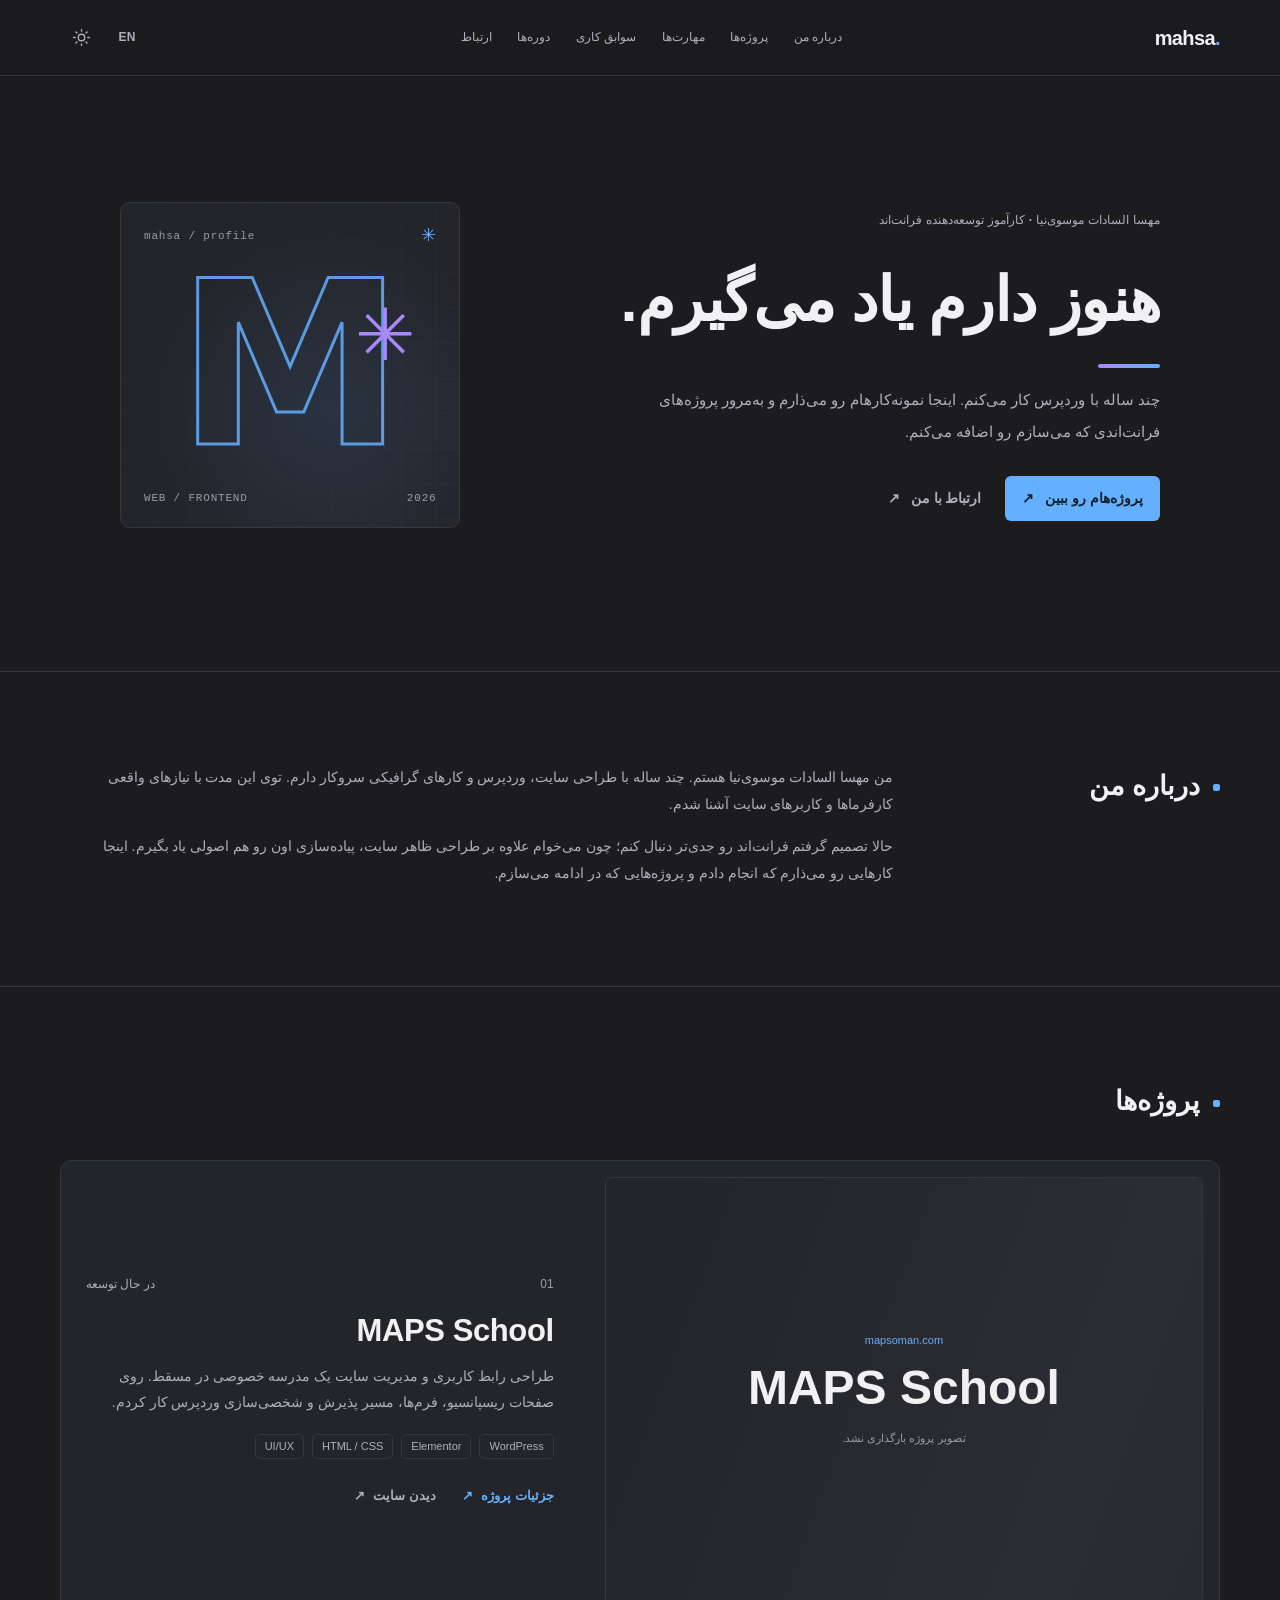
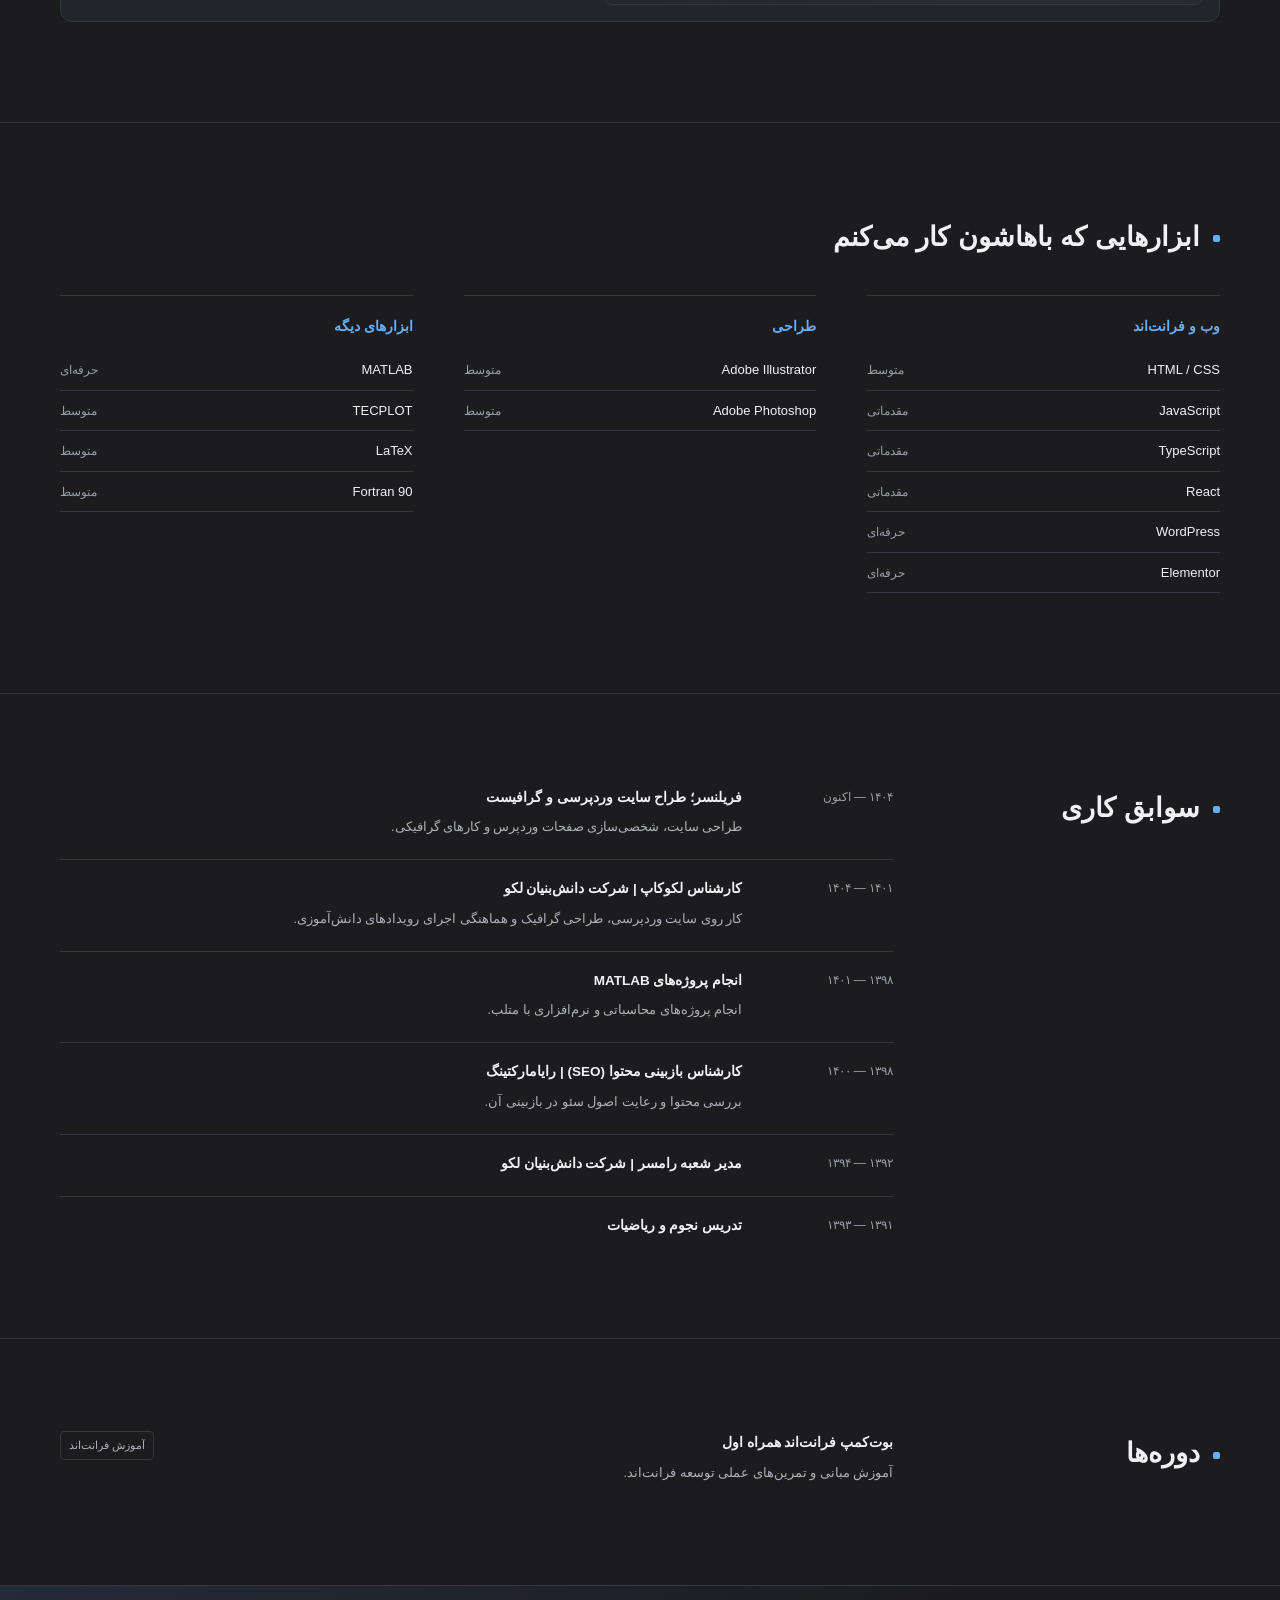
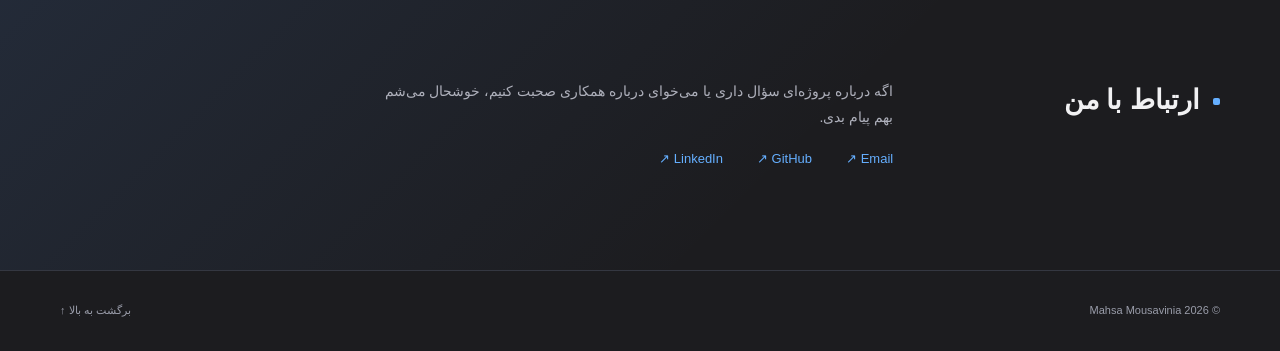
==== index.html @ c851f9a1 "Add files via upload" ====
<!doctype html>
<html lang="fa" dir="rtl" data-theme="dark">
<head>
  <meta charset="utf-8">
  <meta name="viewport" content="width=device-width, initial-scale=1">
  <meta name="theme-color" content="#1f1f1f">
  <meta name="description" content="پورتفولیوی مهسا السادات موسوی‌نیا؛ طراح وب و توسعه‌دهنده فرانت‌اند جونیور.">
  <title>مهسا موسوی‌نیا | توسعه فرانت‌اند و طراحی وب</title>
  <script>
    (function(){
      try {
        const theme = localStorage.getItem('mahsa-theme') || 'dark';
        const lang = localStorage.getItem('mahsa-lang') || 'fa';
        document.documentElement.dataset.theme = theme === 'light' ? 'light' : 'dark';
        document.documentElement.lang = lang === 'en' ? 'en' : 'fa';
        document.documentElement.dir = lang === 'en' ? 'ltr' : 'rtl';
      } catch(e) { document.documentElement.dataset.theme='dark'; }
    })();
  </script>
  
  <link rel="preload" href="assets/fonts/Vazirmatn-VariableFont_wght.ttf" as="font" type="font/ttf" crossorigin>
  <link rel="stylesheet" href="styles.css">
  <script defer src="app.js"></script>
</head>
<body data-page="home">
  <div class="page-load-progress" id="page-load-progress" role="progressbar" aria-label="در حال بارگذاری صفحه"></div>
  <noscript><style>.page-load-progress {display: none!important}</style></noscript>
  <div id="page-top" aria-hidden="true"></div>
  <a class="skip-link" href="#main" data-i18n="skip">رفتن به محتوای اصلی</a>
  <header class="site-header" >
    <div class="container header-layout">
      <a class="site-brand" href="index.html" aria-label="Mahsa Mousavinia">mahsa<span class="brand-dot">.</span></a>
      <nav class="nav-desktop" aria-label="Main navigation">
        <a href="#about" data-i18n="navAbout">درباره من</a>
        <a href="#projects" data-i18n="navProjects">پروژه‌ها</a>
        <a href="#skills" data-i18n="navSkills">مهارت‌ها</a>
        <a href="#experience" data-i18n="navExperience">سوابق کاری</a>
        <a href="#courses" data-i18n="navCourses">دوره‌ها</a>
        <a href="#contact" data-i18n="navContact">ارتباط</a>
      </nav>
      <div class="header-controls">
        <button type="button" class="header-button language-switch" data-language-toggle title="Change language" aria-label="Change language">EN</button>
        <button type="button" class="header-button icon-button" data-theme-toggle title="تغییر تم" aria-label="تغییر تم">
          <svg class="moon" viewBox="0 0 24 24" width="19" height="19" fill="none" stroke="currentColor" stroke-width="1.7" stroke-linecap="round" stroke-linejoin="round" aria-hidden="true"><path d="M20.5 14.4A8.6 8.6 0 0 1 9.6 3.5a8.6 8.6 0 1 0 10.9 10.9Z"/></svg>
          <svg class="sun" viewBox="0 0 24 24" width="19" height="19" fill="none" stroke="currentColor" stroke-width="1.7" stroke-linecap="round" aria-hidden="true"><circle cx="12" cy="12" r="4.1"/><path d="M12 2v2m0 16v2M4.93 4.93l1.42 1.42m11.3 11.3 1.42 1.42M2 12h2m16 0h2M4.93 19.07l1.42-1.42m11.3-11.3 1.42-1.42"/></svg>
        </button>
        <button type="button" class="header-button icon-button menu-button" data-menu-toggle aria-label="باز کردن منو" aria-controls="mobile-menu" aria-expanded="false">
          <svg viewBox="0 0 24 24" width="20" height="20" fill="none" stroke="currentColor" stroke-width="1.8" stroke-linecap="round" aria-hidden="true"><path d="M4 7h16M4 12h16M4 17h16"/></svg>
        </button>
      </div>
    </div>
    <nav class="mobile-menu" id="mobile-menu" hidden aria-label="Mobile navigation">
      <a href="#about" data-i18n="navAbout">درباره من</a>
      <a href="#projects" data-i18n="navProjects">پروژه‌ها</a>
      <a href="#skills" data-i18n="navSkills">مهارت‌ها</a>
      <a href="#experience" data-i18n="navExperience">سوابق کاری</a>
      <a href="#courses" data-i18n="navCourses">دوره‌ها</a>
      <a href="#contact" data-i18n="navContact">ارتباط</a>
    </nav>
  </header>
  <main id="main">
    <section class="hero" aria-labelledby="hero-heading">
      <div class="container hero-inner">
        <div class="hero-copy">
          <p class="overline" data-i18n="heroIntro">مهسا السادات موسوی‌نیا · کارآموز توسعه‌دهنده فرانت‌اند</p>
          <h1 id="hero-heading" data-i18n="heroTitle">هنوز دارم یاد می‌گیرم.</h1>
          <p class="hero-description" data-i18n="heroDescription">چند ساله با وردپرس کار می‌کنم. اینجا نمونه‌کارهام رو می‌ذارم و به‌مرور پروژه‌های فرانت‌اندی که می‌سازم رو اضافه می‌کنم.</p>
          <div class="hero-actions">
            <a href="#projects" class="button button-primary"><span data-i18n="seeProjects">پروژه‌هام رو ببین</span><span aria-hidden="true">↗</span></a>
            <a href="#contact" class="button button-link"><span data-i18n="contactAction">ارتباط با من</span><span aria-hidden="true">↗</span></a>
          </div>
        </div>
        <div class="hero-note" aria-hidden="true">
          <div class="note-top"><span class="note-file">mahsa / profile</span><span class="note-symbol">✳</span></div>
          <div class="note-content"><span class="note-monogram">M</span><span class="note-spark">✳</span></div>
          <div class="note-bottom"><span>WEB / FRONTEND</span><span>2026</span></div>
        </div>
      </div>
    </section>

    <section class="section" id="about" aria-labelledby="about-heading">
      <div class="container section-layout">
        <h2 id="about-heading" class="section-heading" data-i18n="aboutTitle">درباره من</h2>
        <div class="section-content body-copy">
          <p data-i18n="aboutText1">من مهسا السادات موسوی‌نیا هستم. چند ساله با طراحی سایت، وردپرس و کارهای گرافیکی سروکار دارم. توی این مدت با نیازهای واقعی کارفرماها و کاربرهای سایت آشنا شدم.</p>
          <p data-i18n="aboutText2">حالا تصمیم گرفتم فرانت‌اند رو جدی‌تر دنبال کنم؛ چون می‌خوام علاوه بر طراحی ظاهر سایت، پیاده‌سازی اون رو هم اصولی یاد بگیرم. اینجا کارهایی رو می‌ذارم که انجام دادم و پروژه‌هایی که در ادامه می‌سازم.</p>
        </div>
      </div>
    </section>

    <section class="section" id="projects" aria-labelledby="projects-heading">
      <div class="container section-layout projects-layout">
        <div class="section-head">
          <h2 id="projects-heading" class="section-heading" data-i18n="projectsTitle">پروژه‌ها</h2>
          
        </div>
        <div class="section-content">
          <article class="project">
            <div class="project-card-accent" aria-hidden="true"></div>
            <div class="project-media">
              <img class="project-image" src="assets/maps-school-1280.webp" srcset="assets/maps-school-640.webp 640w, assets/maps-school-1280.webp 1280w" sizes="(max-width: 700px) calc(100vw - 40px), (max-width: 1024px) 90vw, 800px" decoding="async" alt="نمای صفحه اصلی وب‌سایت MAPS School" loading="lazy">
              <div class="project-fallback" role="status"><span class="fallback-mini">mapsoman.com</span><strong>MAPS School</strong><span data-i18n="projectFallback">در حال بارگذاری تصویر پروژه…</span></div>
            </div>
            <div class="project-details"><div class="project-meta"><span class="project-number">01</span><span class="status" data-i18n="projectStatus">در حال توسعه</span></div>
            <h3 class="project-title">MAPS School</h3>
            <p class="project-description" data-i18n="projectDescription">طراحی رابط کاربری و مدیریت سایت یک مدرسه خصوصی در مسقط. روی صفحات ریسپانسیو، فرم‌ها، مسیر پذیرش و شخصی‌سازی وردپرس کار کردم.</p>
            <div class="project-stack"><span>WordPress</span><span>Elementor</span><span>HTML / CSS</span><span>UI/UX</span></div>
            <div class="project-links"><a href="project-maps.html" class="text-link"><span data-i18n="caseLink">جزئیات پروژه</span><span aria-hidden="true">↗</span></a><a href="https://www.mapsoman.com/" target="_blank" rel="noopener noreferrer" class="text-link text-link-muted"><span data-i18n="visitLink">دیدن سایت</span><span aria-hidden="true">↗</span></a></div>
            </div>
          </article>
        </div>
      </div>
    </section>

    <section class="section" id="skills" aria-labelledby="skills-heading">
      <div class="container section-layout skills-layout">
        <div class="section-head"><h2 id="skills-heading" class="section-heading" data-i18n="skillsTitle">ابزارهایی که باهاشون کار می‌کنم</h2></div>
        <div class="section-content skills-list">
          <div class="skill-group"><h3 data-i18n="skillGroupWeb">وب و فرانت‌اند</h3><div class="skill-row"><span>HTML / CSS</span><span data-i18n="intermediate">متوسط</span></div><div class="skill-row"><span>JavaScript</span><span data-i18n="beginner">مقدماتی</span></div><div class="skill-row"><span>TypeScript</span><span data-i18n="beginner">مقدماتی</span></div><div class="skill-row"><span>React</span><span data-i18n="beginner">مقدماتی</span></div><div class="skill-row"><span>WordPress</span><span data-i18n="advanced">حرفه‌ای</span></div><div class="skill-row"><span>Elementor</span><span data-i18n="advanced">حرفه‌ای</span></div></div>
          <div class="skill-group"><h3 data-i18n="skillGroupDesign">طراحی</h3><div class="skill-row"><span>Adobe Illustrator</span><span data-i18n="intermediate">متوسط</span></div><div class="skill-row"><span>Adobe Photoshop</span><span data-i18n="intermediate">متوسط</span></div></div>
          <div class="skill-group"><h3 data-i18n="skillGroupOther">ابزارهای دیگه</h3><div class="skill-row"><span>MATLAB</span><span data-i18n="advanced">حرفه‌ای</span></div><div class="skill-row"><span>TECPLOT</span><span data-i18n="intermediate">متوسط</span></div><div class="skill-row"><span>LaTeX</span><span data-i18n="intermediate">متوسط</span></div><div class="skill-row"><span>Fortran 90</span><span data-i18n="intermediate">متوسط</span></div></div>
        </div>
      </div>
    </section>

    <section class="section" id="experience" aria-labelledby="experience-heading">
      <div class="container section-layout">
        <h2 id="experience-heading" class="section-heading" data-i18n="expTitle">سوابق کاری</h2>
        <div class="section-content experience-list">
          <article class="experience"><span class="experience-date" data-i18n="exp1Date">۱۴۰۴ — اکنون</span><div><h3 data-i18n="exp1Title">فریلنسر؛ طراح سایت وردپرسی و گرافیست</h3><p data-i18n="exp1Text">طراحی سایت، شخصی‌سازی صفحات وردپرس و کارهای گرافیکی.</p></div></article>
          <article class="experience"><span class="experience-date" data-i18n="exp2Date">۱۴۰۱ — ۱۴۰۴</span><div><h3 data-i18n="exp2Title">کارشناس لکوکاپ | شرکت دانش‌بنیان لکو</h3><p data-i18n="exp2Text">کار روی سایت وردپرسی، طراحی گرافیک و هماهنگی اجرای رویدادهای دانش‌آموزی.</p></div></article>
          <article class="experience"><span class="experience-date" data-i18n="exp3Date">۱۳۹۸ — ۱۴۰۱</span><div><h3 data-i18n="exp3Title">انجام پروژه‌های MATLAB</h3><p data-i18n="exp3Text">انجام پروژه‌های محاسباتی و نرم‌افزاری با متلب.</p></div></article>
          <article class="experience"><span class="experience-date" data-i18n="exp4Date">۱۳۹۸ — ۱۴۰۰</span><div><h3 data-i18n="exp4Title">کارشناس بازبینی محتوا (SEO) | رایامارکتینگ</h3><p data-i18n="exp4Text">بررسی محتوا و رعایت اصول سئو در بازبینی آن.</p></div></article>
          <article class="experience"><span class="experience-date" data-i18n="exp5Date">۱۳۹۲ — ۱۳۹۴</span><div><h3 data-i18n="exp5Title">مدیر شعبه رامسر | شرکت دانش‌بنیان لکو</h3></div></article>
          <article class="experience"><span class="experience-date" data-i18n="exp7Date">۱۳۹۱ — ۱۳۹۳</span><div><h3 data-i18n="exp7Title">تدریس نجوم و ریاضیات</h3></div></article>
        </div>
      </div>
    </section>

    <section class="section" id="courses" aria-labelledby="courses-heading">
      <div class="container section-layout"><h2 id="courses-heading" class="section-heading" data-i18n="coursesTitle">دوره‌ها</h2><div class="section-content course-row"><div><h3 data-i18n="courseName">بوت‌کمپ فرانت‌اند همراه اول</h3><p data-i18n="courseText">آموزش مبانی و تمرین‌های عملی توسعه فرانت‌اند.</p></div><span class="course-tag" data-i18n="courseLabel">آموزش فرانت‌اند</span></div></div>
    </section>

    <section class="section contact-section" id="contact" aria-labelledby="contact-heading">
      <div class="container section-layout"><h2 id="contact-heading" class="section-heading" data-i18n="contactTitle">ارتباط با من</h2><div class="section-content"><p class="contact-copy" data-i18n="contactDescription">اگه درباره پروژه‌ای سؤال داری یا می‌خوای درباره همکاری صحبت کنیم، خوشحال می‌شم بهم پیام بدی.</p><div class="social-links contact-links"><a href="mailto:mahsamousavi47@gmail.com">Email ↗</a><a href="https://github.com/mahsa-mousavinia" target="_blank" rel="noopener noreferrer">GitHub ↗</a><a href="https://www.linkedin.com/in/mahsa-mousavinia/" target="_blank" rel="noopener noreferrer">LinkedIn ↗</a></div></div></div>
    </section>
  </main>
  <footer class="site-footer"><div class="container footer-content"><span>© 2026 Mahsa Mousavinia</span><a href="#page-top" data-back-top data-i18n="backTop">برگشت به بالا ↑</a></div></footer>
</body>
</html>
---- styles.css ----
@font-face {
  font-family: 'Vazirmatn';
  src: url('./assets/fonts/Vazirmatn-VariableFont_wght.ttf')
       format('truetype');
  font-weight: 100 900;
  font-style: normal;
  font-display: swap;
}

:root {
  color-scheme: dark;
  --bg: #1f1f1f;
  --panel: #252526;
  --panel-raised: #2b2b2c;
  --text: #e4e4e4;
  --muted: #a7a7a7;
  --subtle: #858585;
  --border: #393939;
  --accent: #4aa5f9;
  --accent-hover: #72b8fb;
  --tag-bg: #292f35;
  --header-bg: rgba(31, 31, 31, .95);
  --body-font: 'Vazirmatn', 'Noto Sans Arabic', Tahoma, 'Segoe UI', sans-serif;
  font-family: var(--body-font);
}
:root[data-theme="light"] {
  color-scheme: light;
  --bg: #fbfbfb;
  --panel: #f4f4f4;
  --panel-raised: #eeeeee;
  --text: #272727;
  --muted: #5a5a5a;
  --subtle: #6d6d6d;
  --border: #dcdcdc;
  --accent: #006fbb;
  --accent-hover: #005a99;
  --tag-bg: #eef4f9;
  --header-bg: rgba(251, 251, 251, .95);
}
* { box-sizing: border-box; }
html { scroll-behavior: smooth; scroll-padding-top: 100px; }
body { margin: 0; background: var(--bg); color: var(--text); font-size: 14px; line-height: 1.9; -webkit-font-smoothing: antialiased; }
html[lang="en"] body { font-family: 'Inter', system-ui, Arial, sans-serif; line-height: 1.7; }
a { text-decoration: none; color: inherit; }
button { font: inherit; }
img, svg { max-width: 100%; }
button, a { -webkit-tap-highlight-color: transparent; }
:focus-visible { outline: 2px solid var(--accent); outline-offset: 4px; }
::selection { background: #22619a; color: white; }
.container { width: min(100% - 40px, 1040px); margin-inline: auto; }
.skip-link { position: fixed; top: -80px; inset-inline-start: 15px; background: var(--panel); border: 1px solid var(--accent); z-index: 200; padding: 8px 14px; }
.skip-link:focus { top: 12px; }
.site-header { position: sticky; top: 0; z-index: 100; background: var(--header-bg); border-bottom: 1px solid var(--border); backdrop-filter: blur(12px); -webkit-backdrop-filter: blur(12px); }
.header-layout { min-height: 65px; display: flex; align-items: center; justify-content: space-between; gap: 8px; }
.site-brand { display: inline-flex; align-items: baseline; direction: ltr; font: 700 20px/1 'Inter', Arial, sans-serif; letter-spacing: -.6px; }
.brand-dot { color: var(--accent); }
.nav-desktop { display: none; align-items: center; gap: clamp(14px, 2vw, 28px); }
.nav-desktop a { color: var(--muted); font-size: 12px; transition: color .15s; white-space: nowrap; }
.nav-desktop a:hover, .mobile-menu a:hover { color: var(--accent); }
.header-controls { display: flex; align-items: center; gap: 4px; }
.header-button { min-width: 42px; min-height: 42px; border: 0; background: transparent; color: var(--muted); cursor: pointer; display: grid; place-items: center; border-radius: 5px; }
.header-button:hover { color: var(--text); background: var(--panel-raised); }
.language-switch { font: 600 12px/1.3 'Inter', Tahoma, sans-serif; letter-spacing: .1px; }
.icon-button .moon { display: none; }
.icon-button .sun { display: block; }
[data-theme="light"] .icon-button .moon { display: block; }
[data-theme="light"] .icon-button .sun { display: none; }
.mobile-menu { display: grid; padding: 4px 20px 14px; border-top: 1px solid var(--border); }
.mobile-menu[hidden] { display: none; }
.mobile-menu a { padding: 10px 0; border-bottom: 1px solid var(--border); color: var(--muted); font-size: 14px; }
.mobile-menu a:last-child { border-bottom: none; }
.hero { padding: 89px 0 92px; }
.hero-inner { max-width: 1040px; }
.overline { color: var(--accent); font-size: 14px; font-weight: 600; margin: 0 0 19px; }
.hero h1 { max-width: 880px; font-size: clamp(31px, 8vw, 56px); line-height: 1.55; letter-spacing: -.7px; font-weight: 700; margin: 0 0 21px; text-wrap: balance; }
.hero-description { max-width: 630px; color: var(--muted); font-size: 15px; line-height: 2.15; margin: 0; }
.hero-actions { display: flex; flex-wrap: wrap; gap: 12px 24px; margin-top: 33px; align-items: center; }
.button { font-size: 13.5px; font-weight: 600; min-height: 45px; display: inline-flex; align-items: center; justify-content: center; gap: 11px; border-radius: 5px; padding: 8px 17px; }
.button-primary { background: var(--accent); color: #10202d; }
.button-primary:hover { background: var(--accent-hover); }
:root[data-theme="light"] .button-primary { color: white; }
.button-link { background: transparent; padding-inline: 0; color: var(--muted); }
.button-link:hover { color: var(--accent); }
.section { border-top: 1px solid var(--border); padding: 62px 0 66px; }
.section-layout { display: grid; grid-template-columns: minmax(0,1fr); gap: 25px; }
.section-head { display: grid; gap: 7px; align-content: start; }
.section-heading { font-size: clamp(21px, 5vw, 26px); font-weight: 650; line-height: 1.7; margin: 0; text-wrap: balance; }
.section-aside { color: var(--subtle); font-size: 12.5px; margin: 0; }
.section-content { min-width: 0; }
.body-copy { color: var(--muted); font-size: 14px; }
.body-copy p { margin: 0 0 16px; }
.body-copy p:last-child { margin-bottom: 0; }
.project { max-width: 800px; }
.project-media { position: relative; aspect-ratio: 16 / 9; background: var(--panel); border: 1px solid var(--border); border-radius: 8px; overflow: hidden; display: grid; place-items: center; }
.project-media .project-image { display: none; width: 100%; height: 100%; object-fit: cover; object-position: top center; }
.project-media.has-image .project-image { display: block; }
.project-media.has-image .project-fallback { display: none; }
.project-fallback { width: 100%; height: 100%; display: flex; align-items: center; justify-content: center; flex-direction: column; gap: 9px; padding: 25px; color: var(--subtle); text-align: center; }
.project-fallback strong { color: var(--text); font: 650 clamp(27px, 6vw, 48px)/1.3 'Inter', Arial, sans-serif; }
.fallback-mini { color: var(--accent); font: 500 11px/1.4 'Inter', Arial, sans-serif; }
.project-fallback > span:last-child { font-size: 11px; }
.project-meta { display: flex; justify-content: space-between; align-items: center; gap: 16px; margin-top: 20px; font: 500 12px/1.8 'Inter', Tahoma, sans-serif; }
.project-number { color: var(--subtle); }
.status { font-family: var(--body-font); color: var(--muted); }
html[lang="en"] .status { font-family: 'Inter', sans-serif; }
.project-title { font: 650 clamp(24px, 6vw, 31px)/1.5 'Inter', Arial, sans-serif; letter-spacing: -.4px; margin: 8px 0; }
.project-description { max-width: 680px; color: var(--muted); font-size: 14px; margin: 0 0 18px; }
.project-stack { display: flex; flex-wrap: wrap; gap: 8px; }
.project-stack span { border: 1px solid var(--border); border-radius: 4px; color: var(--muted); padding: 2px 9px; font: 500 11px/1.7 'Inter', sans-serif; }
.project-links { display: flex; flex-wrap: wrap; gap: 12px 26px; margin-top: 22px; }
.text-link { display: inline-flex; gap: 8px; align-items: center; color: var(--accent); font-size: 13px; font-weight: 600; }
.text-link:hover { color: var(--accent-hover); }
.text-link-muted { color: var(--muted); }
.skills-list { display: grid; gap: 34px; }
.skill-group h3 { color: var(--text); font-size: 13.5px; font-weight: 600; margin: 0 0 10px; }
.skill-row { display: flex; align-items: baseline; justify-content: space-between; gap: 15px; padding: 9px 0; border-bottom: 1px solid var(--border); font: 500 13px/1.5 'Inter', Tahoma, sans-serif; }
.skill-row > span:first-child { color: var(--text); }
.skill-row > span:last-child { white-space: nowrap; color: var(--subtle); font: 400 12px/1.5 'Vazirmatn', Tahoma, sans-serif; }
html[lang="en"] .skill-row > span:last-child { font-family: 'Inter', Arial, sans-serif; }
.experience-list { display: grid; }
.experience { display: grid; gap: 7px; border-bottom: 1px solid var(--border); padding: 17px 0 20px; }
.experience:first-child { padding-top: 0; }
.experience:last-child { border-bottom: 0; padding-bottom: 0; }
.experience-date { color: var(--subtle); font-size: 12px; white-space: nowrap; }
.experience h3, .course-row h3, .case-work h3 { font-size: 13.5px; font-weight: 600; line-height: 1.8; margin: 0; }
.experience p, .course-row p, .case-work p { font-size: 12.7px; color: var(--muted); margin: 5px 0 0; }
.course-row { display: flex; flex-wrap: wrap; align-items: start; justify-content: space-between; gap: 15px; }
.course-tag { font-size: 11px; color: var(--muted); border: 1px solid var(--border); border-radius: 4px; padding: 3px 8px; }
.contact-copy { max-width: 520px; color: var(--muted); margin: 0 0 17px; }
.contact-email { font: 500 clamp(15px, 4vw, 21px)/1.5 'Inter', Arial, sans-serif; display: inline-flex; flex-wrap: wrap; align-items: center; gap: 12px; overflow-wrap: anywhere; color: var(--accent); }
.contact-email:hover { color: var(--accent-hover); }
.social-links { display: flex; flex-wrap: wrap; gap: 22px; margin-top: 24px; color: var(--muted); font: 500 13px/1.6 'Inter', Arial, sans-serif; }
.social-links a:hover { color: var(--accent); }
.site-footer { border-top: 1px solid var(--border); }
.footer-content { display: flex; align-items: center; justify-content: space-between; flex-wrap: wrap; gap: 8px 20px; min-height: 80px; color: var(--subtle); font-size: 11px; }
.footer-content a:hover { color: var(--accent); }
.case-back { padding-top: 36px; }
.case-back .text-link { color: var(--muted); }
.case-hero { padding: 55px 0 50px; }
.case-hero h1 { font: 650 clamp(43px, 10vw, 70px)/1.22 'Inter', Arial, sans-serif; letter-spacing: -2px; margin: 0 0 22px; }
.case-lead { max-width: 710px; color: var(--muted); font-size: 15px; margin: 0 0 35px; }
.case-meta { display: grid; grid-template-columns: repeat(2, minmax(0,1fr)); gap: 20px; padding-top: 25px; border-top: 1px solid var(--border); }
.case-meta div { min-width: 0; }
.case-meta span { display: block; color: var(--subtle); font-size: 11px; margin-bottom: 6px; }
.case-meta strong { font-size: 12px; font-weight: 500; overflow-wrap: break-word; }
.case-banner { margin-bottom: 70px; }
.case-work { display: grid; }
.case-work > div { padding: 17px 0; border-bottom: 1px solid var(--border); }
.case-work > div:first-child { padding-top: 0; }
.case-work > div:last-child { border-bottom: 0; }
.case-bottom-links { display: flex; flex-wrap: wrap; gap: 18px; align-items: center; margin-top: 24px; }
@media (min-width: 600px) {
  .container { width: min(100% - 64px, 1040px); }
  .hero { padding: 125px 0 135px; }
  .section { padding: 79px 0 83px; }
  .experience { grid-template-columns: 120px minmax(0, 1fr); gap: 24px; }
  .skills-list { grid-template-columns: repeat(2, minmax(0,1fr)); gap: 35px; }
  .case-meta { grid-template-columns: repeat(3, minmax(0,1fr)); }
}
@media (min-width: 900px) {
  .container { width: min(100% - 96px, 1040px); }
  .header-layout { min-height: 75px; }
  .nav-desktop { display: flex; }
  .menu-button { display: none; }
  .mobile-menu { display: none !important; }
  .hero { padding: 154px 0 171px; }
  .hero h1 { max-width: 900px; }
  .hero-description { font-size: 16px; }
  .section { padding: 105px 0 112px; }
  .section-layout { grid-template-columns: minmax(180px, 250px) minmax(0,1fr); gap: clamp(45px, 6vw, 100px); }
  .skills-list { grid-template-columns: repeat(2, minmax(0,1fr)); gap: 34px 54px; }
  .experience { grid-template-columns: 127px minmax(0,1fr); }
  .project-media { max-width: 100%; }
  .case-hero { padding: 78px 0 55px; }
}
@media (prefers-reduced-motion: reduce) {
  html { scroll-behavior: auto; }
  *, *::before, *::after { animation-duration: .01ms !important; transition-duration: .01ms !important; }
}

/* V3: a little character, without a busy visual system. Everything starts mobile-first. */
@font-face {
  font-family: 'Vazirmatn';
  src: url('assets/fonts/Vazirmatn-VariableFont_wght.ttf') format('truetype');
  font-style: normal;
  font-weight: 100 900;
  font-display: swap;
}
:root {
  --bg: #1c1c1f;
  --panel: #24252a;
  --panel-raised: #2c2d34;
  --text: #f1f1f3;
  --muted: #aeb0bb;
  --subtle: #999ca9;
  --border: #343741;
  --accent: #65afff;
  --accent-hover: #91c7ff;
  --header-bg: rgba(28, 28, 31, .94);
  --soft-glow: rgba(87, 149, 239, .12);
  --decor-color: #a68afb;
}
:root[data-theme="light"] {
  --bg: #f7f8fa;
  --panel: #ffffff;
  --panel-raised: #eaeef5;
  --text: #20242d;
  --muted: #525b6e;
  --subtle: #647086;
  --border: #dce1e9;
  --accent: #006cbd;
  --accent-hover: #075b9c;
  --header-bg: rgba(247, 248, 250, .94);
  --soft-glow: rgba(77, 139, 222, .08);
  --decor-color: #7358bd;
}
body { font-size: 14px; }
.hero { padding: 69px 0 78px; }
.hero-inner { display: grid; grid-template-columns: minmax(0,1fr); gap: 48px; align-items: center; }
.hero-copy { min-width: 0; }
.overline { color: var(--muted); font-size: 12px; font-weight: 550; letter-spacing: .08px; margin-bottom: 20px; }
.hero h1 { font-size: clamp(35px, 8vw, 67px); max-width: 720px; line-height: 1.55; letter-spacing: -.8px; font-weight: 750; margin-bottom: 16px; }
.hero h1::after { content: ''; display: block; width: 62px; height: 4px; border-radius: 20px; margin-top: 17px; background: linear-gradient(90deg, var(--decor-color), var(--accent)); }
.hero-description { max-width: 540px; font-size: 14px; line-height: 2.1; }
.hero-actions { margin-top: 29px; }
.button-primary { border-radius: 6px; transition: transform .18s, background-color .18s; }
.button-primary:hover { transform: translateY(-2px); }
.hero-note {
  position: relative; direction: ltr; isolation: isolate; overflow: hidden;
  height: 180px; width: 100%; max-width: 390px;
  border: 1px solid var(--border); border-radius: 10px;
  background: radial-gradient(circle at 62% 64%, var(--soft-glow), transparent 61%), var(--panel);
}
.hero-note::before {
  content: ''; position: absolute; inset: 0; z-index: -1; opacity: .4;
  background-image: linear-gradient(to right, var(--border) 1px, transparent 1px), linear-gradient(to bottom,var(--border) 1px,transparent 1px);
  background-size: 35px 35px;
  mask-image: linear-gradient(120deg,transparent 5%,#000 100%);
}
.note-top, .note-bottom { position: absolute; left: 18px; right: 18px; display: flex; justify-content: space-between; align-items: center; color: var(--subtle); font: 500 10px/1.4 ui-monospace, SFMono-Regular, Consolas, monospace; letter-spacing: .8px; }
.note-top { top: 16px; }
.note-bottom { bottom: 16px; }
.note-symbol { color: var(--accent); font-size: 18px; }
.note-content { position: absolute; inset: 14px; display: grid; place-items: center; }
.note-monogram { font: 800 140px/.95 ui-sans-serif, system-ui, sans-serif; letter-spacing: -15px; color: transparent; -webkit-text-stroke: 2px var(--accent); opacity: .85; transform: translateX(-8px); }
.note-spark { position: absolute; font-size: 55px; color: var(--decor-color); top: 35px; left: calc(50% + 49px); line-height: 1; }
.section-heading { font-size: clamp(22px, 3vw, 27px); font-weight: 700; }
.section-heading::before { content: ''; display: inline-block; width: 7px; height: 7px; margin-inline-end: 13px; border-radius: 2px; background: var(--accent); vertical-align: middle; }
.section { padding: 70px 0 76px; }
.project { position: relative; max-width: none; display: grid; gap: 24px; }
.project-card-accent { display: none; }
.project-media { background: var(--panel-raised); border: 1px solid var(--border); border-radius: 10px; }
.project-media .project-image { object-fit: cover; }
.project-fallback { background: linear-gradient(110deg, var(--panel) 5%, var(--panel-raised) 35%, var(--panel) 65%); background-size: 250% 100%; animation: preview-pulse 1.8s linear infinite; }
.project-media.is-error .project-fallback { animation: none; }
@keyframes preview-pulse { 0% { background-position: 90% center; } 100% { background-position: -90% center; } }
.project-details { display: flex; flex-direction: column; align-items: flex-start; justify-content: center; min-width: 0; }
.project-meta { width: 100%; margin-top: 0; }
.project-title { margin: 13px 0 8px; }
.project-stack span { border-radius: 5px; }
.project-links { margin-top: 25px; }
.skill-group { min-width: 0; }
.skills-list { gap: 32px; }
.skills-list .skill-group { border-top: 1px solid var(--border); padding-top: 17px; }
.skills-list .skill-group h3 { color: var(--accent); font-size: 14px; }
.skill-row { padding: 10px 0; }
.skill-row > span:last-child { font-family: 'Vazirmatn', Tahoma, sans-serif; }
.contact-links { display: flex; flex-wrap: nowrap; align-items: center; gap: clamp(14px, 5vw, 34px); margin-top: 18px; white-space: nowrap; }
.contact-links a { color: var(--accent); font-size: 13px; }
.contact-links a:hover { color: var(--accent-hover); }
.contact-section { background: linear-gradient(135deg, var(--soft-glow), transparent 62%); }
#page-top { display: block; width: 0; height: 0; position: absolute; inset-block-start: 0; }
.footer-content a { cursor: pointer; }
/* Keep hash anchor headings visible below the sticky navigation. */
#about,#projects,#skills,#experience,#courses,#contact { scroll-margin-top: 85px; }
@media (min-width: 600px) {
  .hero-note { height: 210px; }
  .skills-list { grid-template-columns: repeat(2, minmax(0,1fr)); }
  .hero { padding: 105px 0 108px; }
}
@media (min-width: 900px) {
  .container { width: min(100% - 92px, 1160px); }
  .hero { padding: 126px 0 143px; }
  .hero-inner { grid-template-columns: minmax(0, 1.4fr) minmax(280px, .75fr); gap: clamp(40px,5vw,85px); }
  .hero-note { max-width: none; height: 326px; }
  .note-top, .note-bottom { left: 23px; right: 23px; font-size: 11px; }
  .note-top { top: 21px; }
  .note-bottom { bottom: 21px; }
  .note-monogram { font-size: 228px; letter-spacing: -24px; -webkit-text-stroke-width: 3px; transform: translateX(-12px); }
  .note-spark { font-size: 72px; left: calc(50% + 65px); top: 82px; }
  .hero h1 { font-size: clamp(46px, 4.8vw, 72px); }
  .hero-description { font-size: 15px; }
  .section { padding: 92px 0 100px; }
  .projects-layout, .skills-layout { display: block; }
  .projects-layout .section-head, .skills-layout .section-head { margin-bottom: 35px; }
  .project { grid-template-columns: minmax(0, 1.1fr) minmax(0, .86fr); gap: clamp(28px,4vw,60px); align-items: center; padding: 16px 25px 16px 16px; background: var(--panel); border: 1px solid var(--border); border-radius: 12px; }
  html[dir="rtl"] .project { padding: 16px 16px 16px 25px; }
  .project-media { aspect-ratio: 1.4; border-radius: 7px; }
  .skills-list { grid-template-columns: repeat(3,minmax(0,1fr)); gap: clamp(30px,4vw,60px); }
  .skills-layout .section-heading { white-space: nowrap; }
}
@media (max-width: 359px) {
  .contact-links { gap: 15px; }
  .contact-links a { font-size: 12px; }
  .hero-note { height: 162px; }
}
@media (prefers-reduced-motion: reduce) {
  .project-fallback { animation: none; }
  .button-primary:hover { transform: none; }
}
/* Important: an image with loading="lazy" cannot load while display:none.
   Keep it in layout but transparent until the actual load event fires. */
.project-media .project-image { display: block; position: absolute; inset: 0; opacity: 0; width: 100%; height: 100%; }
.project-media.has-image .project-image { opacity: 1; }

/* A non-blocking loading indicator: content is readable even on slow connections. */
.page-load-progress { position: fixed; inset: 0 0 auto 0; z-index: 180; height: 3px; background: linear-gradient(90deg,transparent 0%,var(--accent) 50%,var(--decor-color) 72%,transparent 100%); background-size: 200% 100%; animation: page-loading 1.1s linear infinite; transition: opacity .18s; pointer-events: none; }
.page-load-progress.is-done { opacity: 0; }
@keyframes page-loading { from { background-position: 100% 0 } to { background-position: -100% 0 } }
@media (prefers-reduced-motion: reduce) { .page-load-progress { animation: none; background: var(--accent); } }
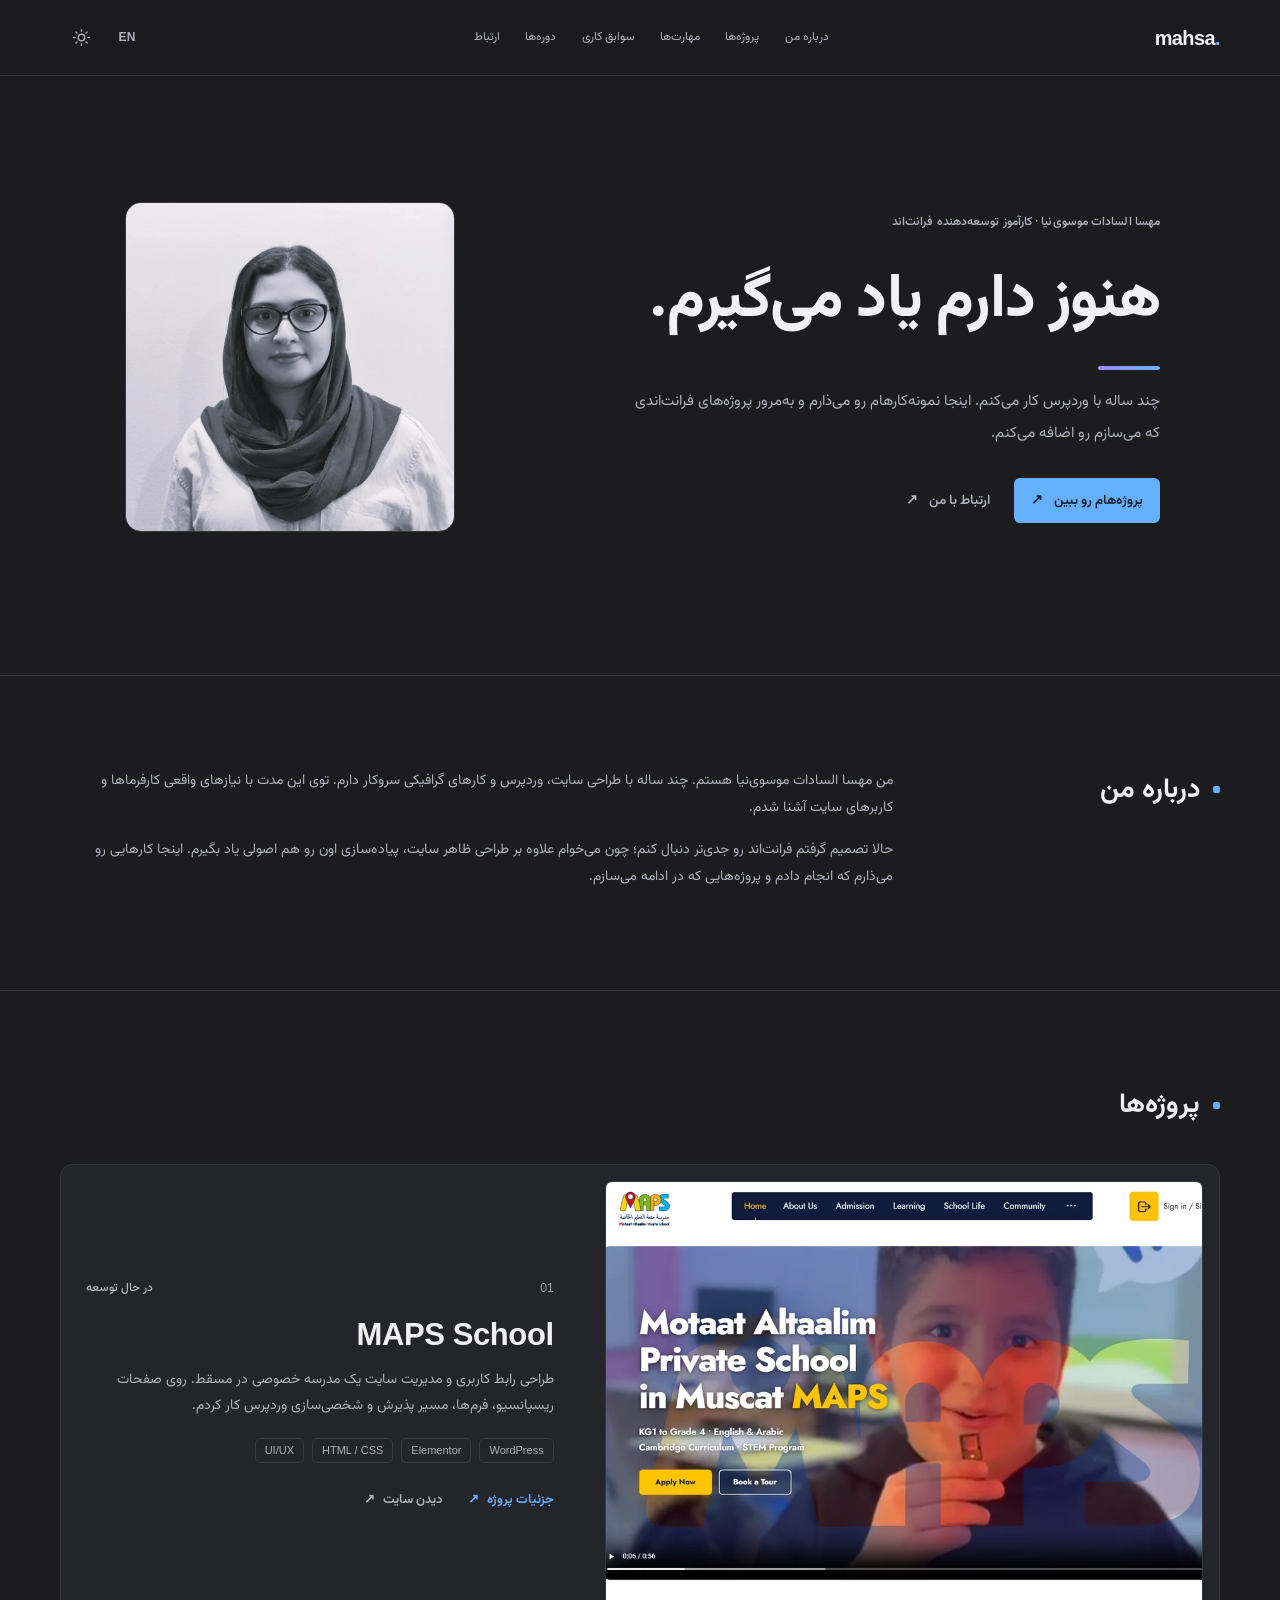
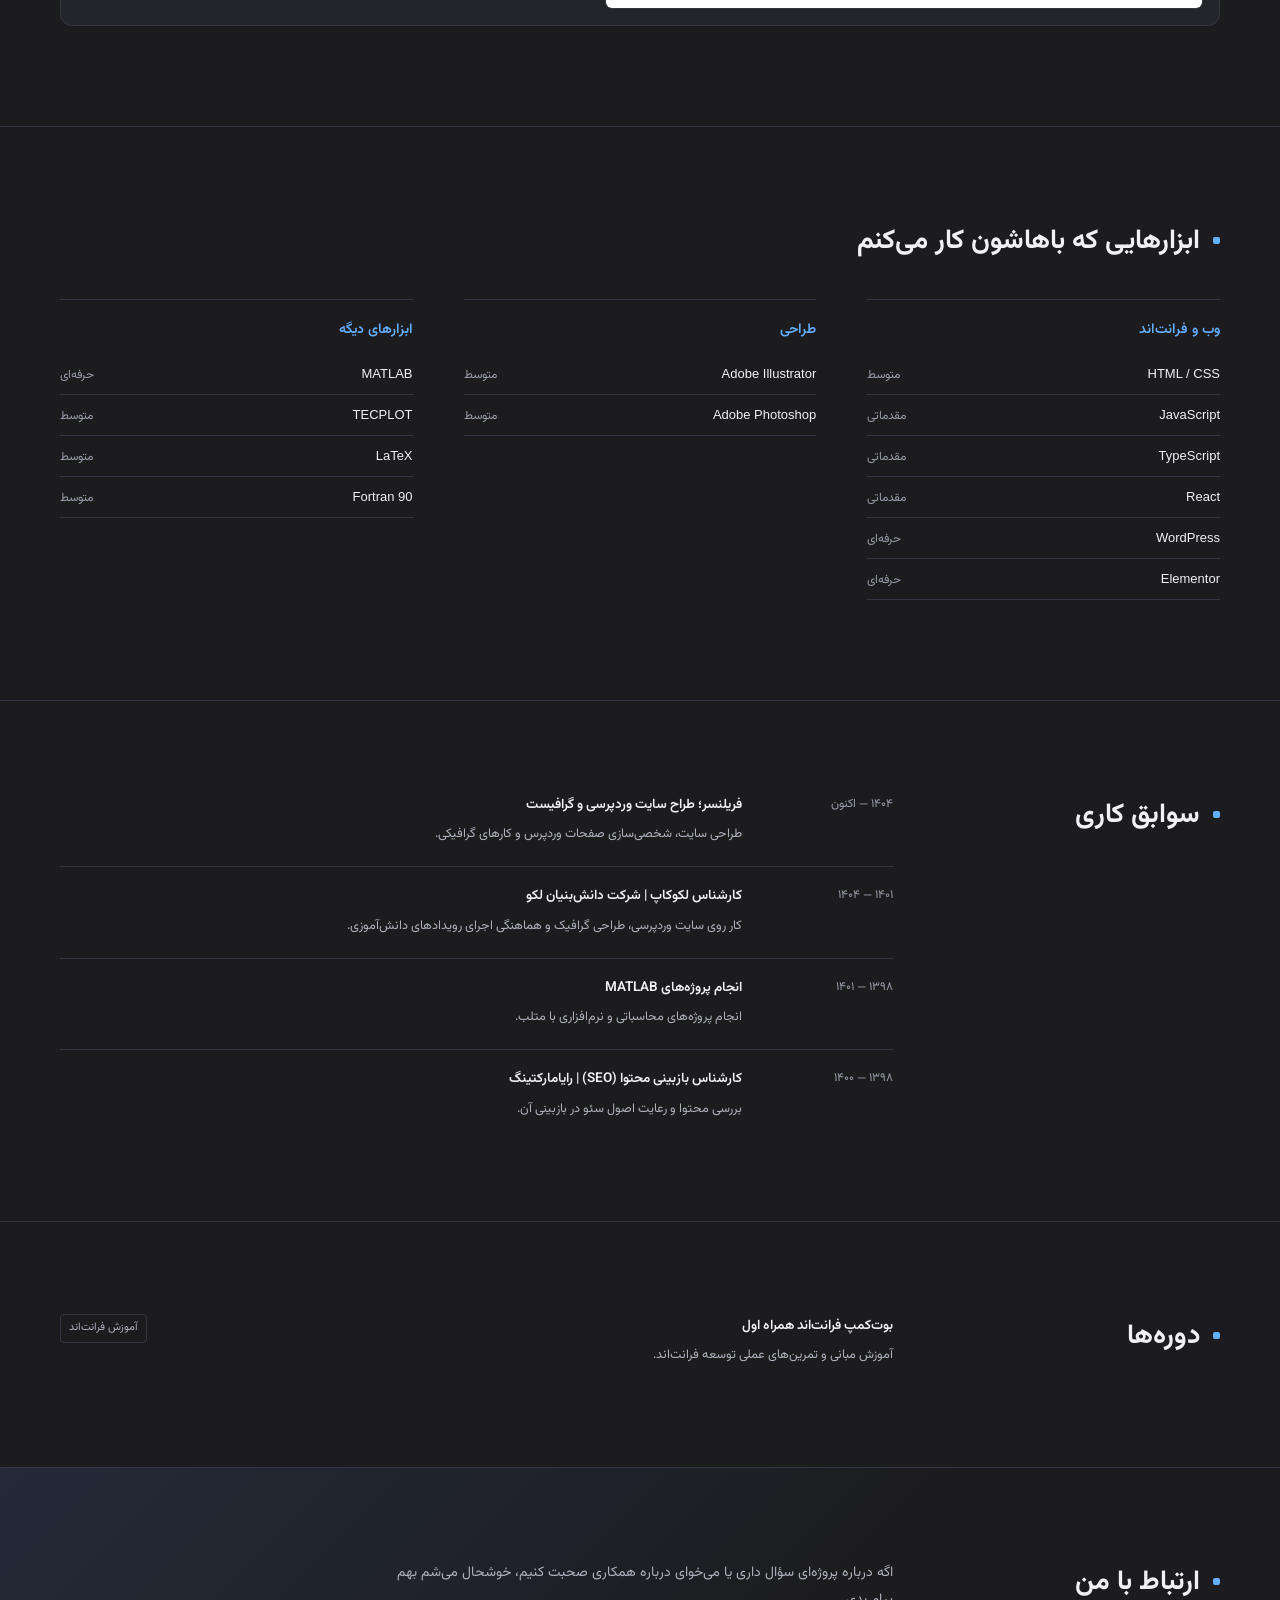
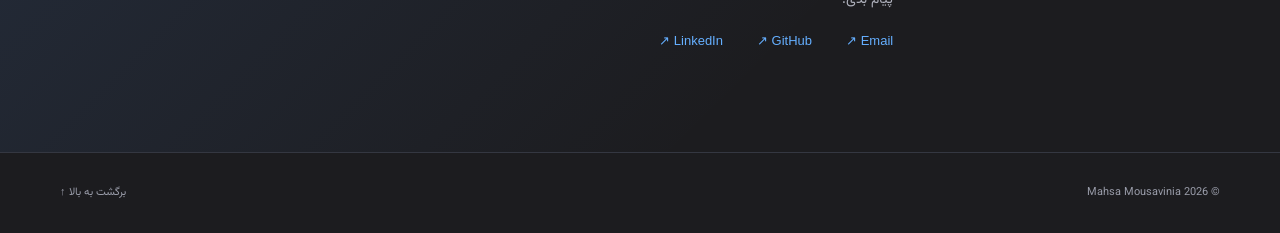
==== commit 9e06c551: "Update portfolio design and hero section" ====
--- a/index.html
+++ b/index.html
@@ -4,8 +4,8 @@
   <meta charset="utf-8">
   <meta name="viewport" content="width=device-width, initial-scale=1">
   <meta name="theme-color" content="#1f1f1f">
-  <meta name="description" content="پورتفولیوی مهسا السادات موسوی‌نیا؛ طراح وب و توسعه‌دهنده فرانت‌اند جونیور.">
-  <title>مهسا موسوی‌نیا | توسعه فرانت‌اند و طراحی وب</title>
+  <meta name="description" content="مهساالسادات موسوی‌نیا؛ کارآموز توسعه‌دهنده فرانت‌اند و طراح وب.">
+  <title>مهسا موسوی‌نیا | توسعه‌دهنده فرانت‌اند و طراح وب</title>
   <script>
     (function(){
       try {
@@ -70,11 +70,17 @@
             <a href="#contact" class="button button-link"><span data-i18n="contactAction">ارتباط با من</span><span aria-hidden="true">↗</span></a>
           </div>
         </div>
-        <div class="hero-note" aria-hidden="true">
-          <div class="note-top"><span class="note-file">mahsa / profile</span><span class="note-symbol">✳</span></div>
-          <div class="note-content"><span class="note-monogram">M</span><span class="note-spark">✳</span></div>
-          <div class="note-bottom"><span>WEB / FRONTEND</span><span>2026</span></div>
-        </div>
+
+<div class="hero-portrait">
+  <img
+    src="assets/mahsa-portrait.webp"
+    alt="عکس مهسا السادات موسوی‌نیا"
+    width="960"
+    height="960"
+    decoding="async"
+    fetchpriority="high"
+  >
+</div>
       </div>
     </section>
 
@@ -131,8 +137,6 @@
           <article class="experience"><span class="experience-date" data-i18n="exp2Date">۱۴۰۱ — ۱۴۰۴</span><div><h3 data-i18n="exp2Title">کارشناس لکوکاپ | شرکت دانش‌بنیان لکو</h3><p data-i18n="exp2Text">کار روی سایت وردپرسی، طراحی گرافیک و هماهنگی اجرای رویدادهای دانش‌آموزی.</p></div></article>
           <article class="experience"><span class="experience-date" data-i18n="exp3Date">۱۳۹۸ — ۱۴۰۱</span><div><h3 data-i18n="exp3Title">انجام پروژه‌های MATLAB</h3><p data-i18n="exp3Text">انجام پروژه‌های محاسباتی و نرم‌افزاری با متلب.</p></div></article>
           <article class="experience"><span class="experience-date" data-i18n="exp4Date">۱۳۹۸ — ۱۴۰۰</span><div><h3 data-i18n="exp4Title">کارشناس بازبینی محتوا (SEO) | رایامارکتینگ</h3><p data-i18n="exp4Text">بررسی محتوا و رعایت اصول سئو در بازبینی آن.</p></div></article>
-          <article class="experience"><span class="experience-date" data-i18n="exp5Date">۱۳۹۲ — ۱۳۹۴</span><div><h3 data-i18n="exp5Title">مدیر شعبه رامسر | شرکت دانش‌بنیان لکو</h3></div></article>
-          <article class="experience"><span class="experience-date" data-i18n="exp7Date">۱۳۹۱ — ۱۳۹۳</span><div><h3 data-i18n="exp7Title">تدریس نجوم و ریاضیات</h3></div></article>
         </div>
       </div>
     </section>
--- a/styles.css
+++ b/styles.css
@@ -1,12 +1,3 @@
-@font-face {
-  font-family: 'Vazirmatn';
-  src: url('./assets/fonts/Vazirmatn-VariableFont_wght.ttf')
-       format('truetype');
-  font-weight: 100 900;
-  font-style: normal;
-  font-display: swap;
-}
-
 :root {
   color-scheme: dark;
   --bg: #1f1f1f;
@@ -225,25 +216,23 @@
 .hero-actions { margin-top: 29px; }
 .button-primary { border-radius: 6px; transition: transform .18s, background-color .18s; }
 .button-primary:hover { transform: translateY(-2px); }
-.hero-note {
-  position: relative; direction: ltr; isolation: isolate; overflow: hidden;
-  height: 180px; width: 100%; max-width: 390px;
-  border: 1px solid var(--border); border-radius: 10px;
-  background: radial-gradient(circle at 62% 64%, var(--soft-glow), transparent 61%), var(--panel);
-}
-.hero-note::before {
-  content: ''; position: absolute; inset: 0; z-index: -1; opacity: .4;
-  background-image: linear-gradient(to right, var(--border) 1px, transparent 1px), linear-gradient(to bottom,var(--border) 1px,transparent 1px);
-  background-size: 35px 35px;
-  mask-image: linear-gradient(120deg,transparent 5%,#000 100%);
-}
-.note-top, .note-bottom { position: absolute; left: 18px; right: 18px; display: flex; justify-content: space-between; align-items: center; color: var(--subtle); font: 500 10px/1.4 ui-monospace, SFMono-Regular, Consolas, monospace; letter-spacing: .8px; }
-.note-top { top: 16px; }
-.note-bottom { bottom: 16px; }
-.note-symbol { color: var(--accent); font-size: 18px; }
-.note-content { position: absolute; inset: 14px; display: grid; place-items: center; }
-.note-monogram { font: 800 140px/.95 ui-sans-serif, system-ui, sans-serif; letter-spacing: -15px; color: transparent; -webkit-text-stroke: 2px var(--accent); opacity: .85; transform: translateX(-8px); }
-.note-spark { position: absolute; font-size: 55px; color: var(--decor-color); top: 35px; left: calc(50% + 49px); line-height: 1; }
+/* Real portrait instead of the decorative M card; mobile-first. */
+.hero-portrait {
+  width: min(100%, 280px);
+  aspect-ratio: 1 / 1;
+  margin-inline: auto;
+  overflow: hidden;
+  border-radius: 16px;
+  border: 1px solid var(--border);
+  background: var(--panel);
+}
+.hero-portrait img {
+  display: block;
+  width: 100%;
+  height: 100%;
+  object-fit: cover;
+  object-position: center;
+}
 .section-heading { font-size: clamp(22px, 3vw, 27px); font-weight: 700; }
 .section-heading::before { content: ''; display: inline-block; width: 7px; height: 7px; margin-inline-end: 13px; border-radius: 2px; background: var(--accent); vertical-align: middle; }
 .section { padding: 70px 0 76px; }
@@ -274,7 +263,7 @@
 /* Keep hash anchor headings visible below the sticky navigation. */
 #about,#projects,#skills,#experience,#courses,#contact { scroll-margin-top: 85px; }
 @media (min-width: 600px) {
-  .hero-note { height: 210px; }
+  .hero-portrait { width: min(100%, 310px); }
   .skills-list { grid-template-columns: repeat(2, minmax(0,1fr)); }
   .hero { padding: 105px 0 108px; }
 }
@@ -282,12 +271,7 @@
   .container { width: min(100% - 92px, 1160px); }
   .hero { padding: 126px 0 143px; }
   .hero-inner { grid-template-columns: minmax(0, 1.4fr) minmax(280px, .75fr); gap: clamp(40px,5vw,85px); }
-  .hero-note { max-width: none; height: 326px; }
-  .note-top, .note-bottom { left: 23px; right: 23px; font-size: 11px; }
-  .note-top { top: 21px; }
-  .note-bottom { bottom: 21px; }
-  .note-monogram { font-size: 228px; letter-spacing: -24px; -webkit-text-stroke-width: 3px; transform: translateX(-12px); }
-  .note-spark { font-size: 72px; left: calc(50% + 65px); top: 82px; }
+  .hero-portrait { width: min(100%, 330px); }
   .hero h1 { font-size: clamp(46px, 4.8vw, 72px); }
   .hero-description { font-size: 15px; }
   .section { padding: 92px 0 100px; }
@@ -302,7 +286,7 @@
 @media (max-width: 359px) {
   .contact-links { gap: 15px; }
   .contact-links a { font-size: 12px; }
-  .hero-note { height: 162px; }
+  .hero-portrait { width: min(100%, 250px); }
 }
 @media (prefers-reduced-motion: reduce) {
   .project-fallback { animation: none; }
